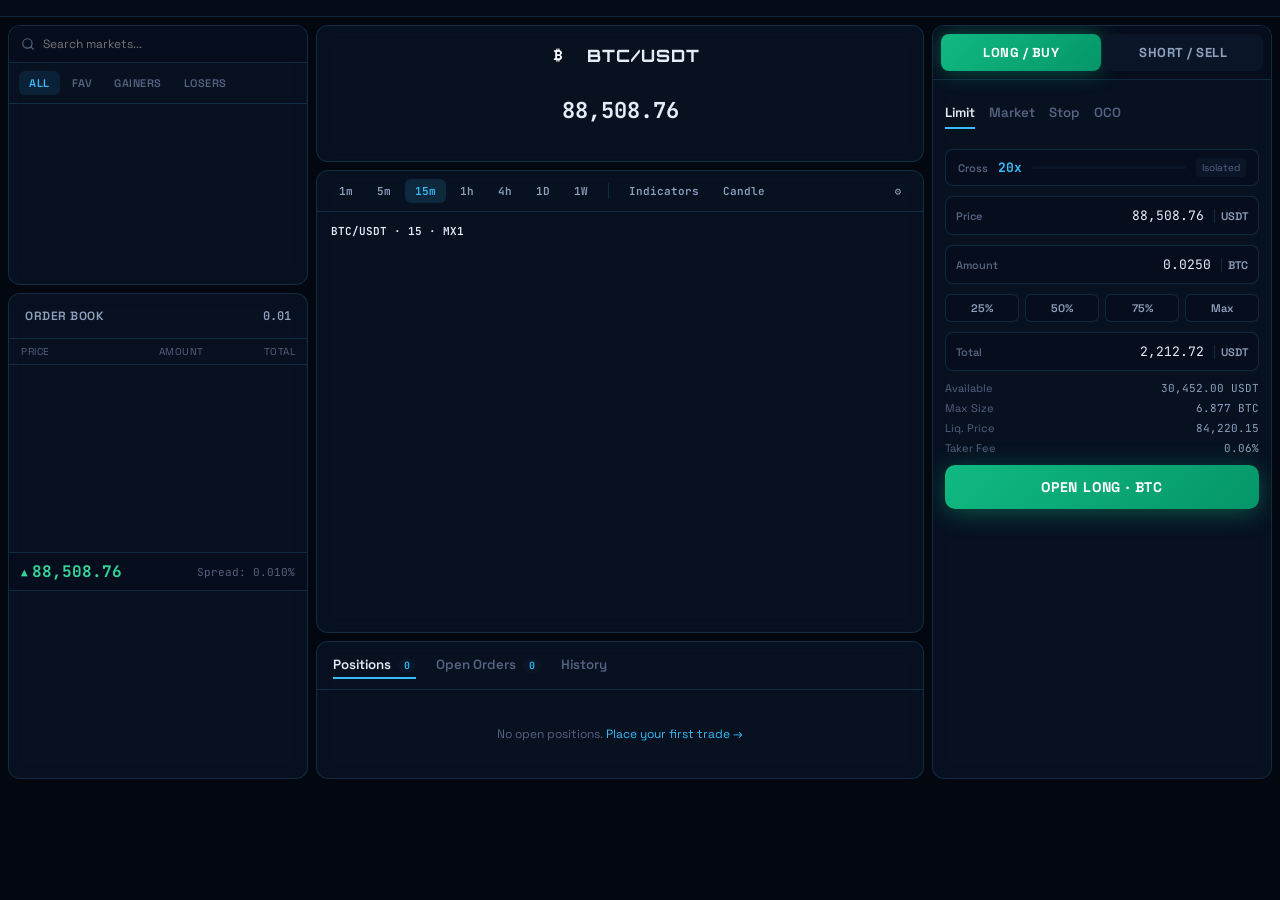
==== index.html @ 7d3626d3 "Rename index - 2026-04-18T224254.163.html to index.html" ====
<!DOCTYPE html>
<html lang="en">
<head>
<meta charset="UTF-8" />
<meta name="viewport" content="width=device-width, initial-scale=1.0" />
<title>Trade · MX1 Exchange</title>
<link rel="preconnect" href="https://fonts.googleapis.com">
<link rel="preconnect" href="https://fonts.gstatic.com" crossorigin>
<link href="https://fonts.googleapis.com/css2?family=Space+Grotesk:wght@400;500;600;700&family=JetBrains+Mono:wght@400;500;600;700&family=Orbitron:wght@700;800;900&display=swap" rel="stylesheet">
<link rel="stylesheet" href="shared.css" />
<style>
  .layout {
    display: grid;
    grid-template-columns: 300px 1fr 340px;
    gap: 8px; padding: 8px;
    height: calc(100vh - 130px);
  }
  .panel { display: flex; flex-direction: column; }

  /* Left */
  .left-col { display: flex; flex-direction: column; gap: 8px; min-height: 0; }
  .pair-search { padding: 10px 12px; border-bottom: 1px solid var(--border); display: flex; align-items: center; gap: 8px; background: var(--bg-1); }
  .pair-search input { flex: 1; background: none; border: none; outline: none; color: var(--text); font-size: 12px; }
  .pair-tabs { display: flex; gap: 2px; padding: 8px 10px; border-bottom: 1px solid var(--border); }
  .pair-tabs button { padding: 5px 10px; font-size: 11px; font-weight: 600; color: var(--text-faint); border-radius: 6px; letter-spacing: 0.5px; }
  .pair-tabs button.active { color: var(--sky); background: rgba(56, 189, 248, 0.1); }
  .pair-list { overflow-y: auto; flex: 1; min-height: 180px; }
  .pair-row { display: grid; grid-template-columns: 1fr auto auto; gap: 10px; padding: 8px 12px; font-size: 12px; border-left: 2px solid transparent; cursor: pointer; transition: background 0.15s; align-items: center; }
  .pair-row:hover { background: rgba(56, 189, 248, 0.06); }
  .pair-row.selected { background: linear-gradient(90deg, rgba(37, 99, 235, 0.14), transparent); border-left-color: var(--sky); }
  .pair-row .pair-name { font-weight: 600; }
  .pair-row .pair-name small { color: var(--text-faint); font-weight: 400; margin-left: 2px; }
  .pair-row .pair-price, .pair-row .pair-chg { font-family: var(--font-mono); }
  .pair-row .pair-chg { font-size: 11px; text-align: right; min-width: 52px; }

  /* Order book */
  .orderbook { flex: 1; min-height: 0; display: flex; flex-direction: column; }
  .ob-head { display: grid; grid-template-columns: 1fr 1fr 1fr; padding: 6px 12px; font-size: 10px; letter-spacing: 0.5px; color: var(--text-faint); text-transform: uppercase; border-bottom: 1px solid var(--border); }
  .ob-head > :nth-child(2), .ob-head > :nth-child(3) { text-align: right; }
  .ob-side { flex: 1; overflow: hidden; font-family: var(--font-mono); font-size: 11.5px; }
  .ob-row { position: relative; display: grid; grid-template-columns: 1fr 1fr 1fr; padding: 3px 12px; cursor: pointer; }
  .ob-row > :nth-child(2), .ob-row > :nth-child(3) { text-align: right; color: var(--text-dim); }
  .ob-row:hover { background: rgba(56, 189, 248, 0.06); }
  .ob-bar { position: absolute; top: 0; bottom: 0; right: 0; opacity: 0.14; }
  .ob-bar.ask { background: linear-gradient(270deg, var(--red) 0%, transparent 100%); }
  .ob-bar.bid { background: linear-gradient(270deg, var(--green) 0%, transparent 100%); }
  .ob-row .px { position: relative; z-index: 1; font-weight: 600; }
  .ob-row.ask .px { color: var(--red-hi); }
  .ob-row.bid .px { color: var(--green-hi); }
  .ob-spread { padding: 8px 12px; display: flex; justify-content: space-between; align-items: center; border-top: 1px solid var(--border); border-bottom: 1px solid var(--border); background: var(--bg-1); }
  .ob-spread .last { font-family: var(--font-mono); font-weight: 700; font-size: 16px; }
  .ob-spread .last.up { color: var(--green-hi); }
  .ob-spread .last.down { color: var(--red-hi); }
  .ob-spread .last .arrow { font-size: 11px; margin-right: 4px; }

  /* Center */
  .center-col { display: flex; flex-direction: column; gap: 8px; min-width: 0; }
  .pair-header { flex: 0 0 auto; display: flex; align-items: center; gap: 24px; padding: 12px 18px; flex-wrap: wrap; }
  .pair-title { display: flex; align-items: center; gap: 12px; }
  .pair-icon { width: 34px; height: 34px; border-radius: 50%; display: flex; align-items: center; justify-content: center; font-weight: 800; color: white; font-size: 14px; }
  .pair-title h1 { font-family: var(--font-display); font-size: 17px; font-weight: 800; letter-spacing: 1px; }
  .pair-price-main { font-family: var(--font-mono); font-size: 22px; font-weight: 700; }
  .pair-stats { display: flex; gap: 22px; margin-left: auto; flex-wrap: wrap; }
  .pair-stat { display: flex; flex-direction: column; gap: 2px; }
  .pair-stat .label { font-size: 10px; color: var(--text-faint); letter-spacing: 0.6px; text-transform: uppercase; }
  .pair-stat .value { font-family: var(--font-mono); font-size: 13px; font-weight: 600; }

  .chart-panel { flex: 1; min-height: 0; display: flex; flex-direction: column; }
  .chart-toolbar { display: flex; align-items: center; gap: 4px; padding: 8px 12px; border-bottom: 1px solid var(--border); font-size: 12px; flex-wrap: wrap; }
  .tf-btn { padding: 5px 10px; border-radius: 6px; font-weight: 600; color: var(--text-dim); font-family: var(--font-mono); font-size: 11px; }
  .tf-btn:hover { color: var(--text); background: rgba(56, 189, 248, 0.06); }
  .tf-btn.active { color: var(--sky); background: rgba(56, 189, 248, 0.14); }
  .chart-toolbar .divider { width: 1px; height: 16px; background: var(--border); margin: 0 6px; }
  .chart-toolbar .spacer { flex: 1; }

  .chart-body { flex: 1; position: relative; min-height: 0; }
  .chart-body svg { width: 100%; height: 100%; display: block; }
  .chart-info { position: absolute; top: 12px; left: 14px; display: flex; align-items: center; gap: 18px; font-family: var(--font-mono); font-size: 11px; pointer-events: none; flex-wrap: wrap; }
  .chart-info .pair { color: var(--text); font-weight: 600; }
  .chart-info .ohlc { color: var(--text-dim); }
  .chart-info .ohlc span { margin-right: 10px; }
  .chart-info .ohlc .o-lbl { color: var(--text-faint); margin-right: 2px; }

  /* Right trade panel */
  .trade-panel { display: flex; flex-direction: column; gap: 8px; min-height: 0; overflow-y: auto; }
  .ls-toggle { display: grid; grid-template-columns: 1fr 1fr; gap: 2px; padding: 8px; background: var(--bg-1); border-bottom: 1px solid var(--border); }
  .ls-toggle button { padding: 10px; font-weight: 700; font-size: 13px; letter-spacing: 0.5px; border-radius: 8px; transition: all 0.2s; color: var(--text-dim); background: var(--bg-2); }
  .ls-toggle .long.active { background: linear-gradient(135deg, var(--green), var(--emerald)); color: white; box-shadow: var(--glow-green); }
  .ls-toggle .short.active { background: linear-gradient(135deg, var(--red), #dc2626); color: white; box-shadow: 0 0 22px rgba(239, 68, 68, 0.45); }

  .order-types { display: flex; gap: 14px; padding: 10px 12px 0; font-size: 12px; }
  .order-types button { padding: 6px 0; color: var(--text-faint); font-weight: 600; border-bottom: 2px solid transparent; }
  .order-types button.active { color: var(--text); border-bottom-color: var(--sky); }

  .form-body { padding: 12px; display: flex; flex-direction: column; gap: 10px; }
  .input-row { display: flex; align-items: center; background: var(--bg-1); border: 1px solid var(--border); border-radius: 8px; padding: 0 10px; transition: border-color 0.15s; }
  .input-row:focus-within { border-color: var(--border-hi); }
  .input-row .lbl { font-size: 11px; color: var(--text-faint); min-width: 54px; font-weight: 600; }
  .input-row input { flex: 1; padding: 10px 4px; background: none; border: none; outline: none; color: var(--text); font-family: var(--font-mono); font-size: 13px; text-align: right; }
  .input-row .suffix { font-size: 11px; color: var(--text-dim); font-weight: 600; padding-left: 6px; border-left: 1px solid var(--border); margin-left: 6px; }

  .pct-row { display: grid; grid-template-columns: repeat(4, 1fr); gap: 6px; }
  .pct-row button { padding: 6px; font-size: 11px; font-weight: 600; color: var(--text-dim); background: var(--bg-1); border: 1px solid var(--border); border-radius: 6px; }
  .pct-row button:hover { color: var(--sky); border-color: var(--border-hi); }
  .pct-row button.active { color: white; background: var(--grad-logo); border-color: transparent; }

  .leverage-row { display: flex; align-items: center; gap: 10px; padding: 8px 12px; background: var(--bg-1); border: 1px solid var(--border); border-radius: 8px; }
  .leverage-row .lev { font-family: var(--font-mono); font-weight: 700; color: var(--sky); font-size: 13px; }
  .leverage-row .lev-slider { flex: 1; height: 3px; background: var(--bg-2); border-radius: 2px; position: relative; cursor: pointer; }
  .leverage-row .lev-slider::after { content: ''; position: absolute; left: 0; top: 0; bottom: 0; background: var(--grad-logo); border-radius: 2px; transition: width 0.2s; }
  .leverage-row .lev-mode { font-size: 10px; color: var(--text-faint); padding: 3px 6px; background: var(--bg-2); border-radius: 4px; cursor: pointer; }

  .info-grid { display: grid; grid-template-columns: 1fr 1fr; gap: 6px 12px; font-size: 11px; }
  .info-grid .k { color: var(--text-faint); }
  .info-grid .v { color: var(--text-dim); font-family: var(--font-mono); text-align: right; }

  .submit-btn { padding: 13px; border-radius: 10px; font-weight: 800; font-size: 14px; letter-spacing: 0.8px; background: linear-gradient(135deg, var(--green), var(--emerald)); color: white; text-transform: uppercase; box-shadow: 0 4px 24px rgba(16, 185, 129, 0.4); transition: all 0.2s; }
  .submit-btn:hover { transform: translateY(-1px); }

  /* Open positions table */
  .positions-tabs { display: flex; gap: 20px; padding: 10px 16px; border-bottom: 1px solid var(--border); font-size: 12px; }
  .positions-tabs button { padding: 4px 0; color: var(--text-faint); font-weight: 600; border-bottom: 2px solid transparent; }
  .positions-tabs button.active { color: var(--text); border-bottom-color: var(--sky); }
  .positions-tabs button .cnt { background: var(--bg-2); color: var(--sky); padding: 1px 6px; border-radius: 999px; font-size: 10px; margin-left: 4px; font-family: var(--font-mono); }

  .bottom-area { border-top: 1px solid var(--border); margin-top: 8px; }

  @media (max-width: 1200px) { .layout { grid-template-columns: 260px 1fr 300px; } }
  @media (max-width: 960px) { .layout { grid-template-columns: 1fr; height: auto; } .chart-body { height: 420px; } }
</style>
</head>
<body>

<script src="logo.js"></script>
<script src="shared.js"></script>
<script>initPage({ active: 'trade' });</script>

<!-- TICKER TAPE -->
<div class="ticker-tape" id="tickerTape"></div>

<!-- MAIN LAYOUT -->
<div class="layout">

  <!-- LEFT -->
  <div class="left-col">
    <div class="panel" style="flex: 0 0 auto;">
      <div class="pair-search">
        <svg width="14" height="14" viewBox="0 0 24 24" fill="none" stroke="currentColor" stroke-width="2" stroke-linecap="round" style="color: var(--text-faint);"><circle cx="11" cy="11" r="8"/><path d="m21 21-4.3-4.3"/></svg>
        <input id="pairSearchInput" placeholder="Search markets..." />
      </div>
      <div class="pair-tabs">
        <button class="active" data-filter="all">ALL</button>
        <button data-filter="fav">FAV</button>
        <button data-filter="gainers">GAINERS</button>
        <button data-filter="losers">LOSERS</button>
      </div>
      <div class="pair-list" id="pairList" style="max-height: 280px;"></div>
    </div>

    <div class="panel orderbook">
      <div class="panel-header">
        <span>Order Book</span>
        <span style="font-family: var(--font-mono); color: var(--text-dim); text-transform: none; letter-spacing: 0;">0.01</span>
      </div>
      <div class="ob-head"><span>Price</span><span>Amount</span><span>Total</span></div>
      <div class="ob-side" id="asks"></div>
      <div class="ob-spread">
        <div><span class="last up" id="obLast"><span class="arrow">▲</span>88,508.76</span></div>
        <span class="mono" style="font-size: 11px; color: var(--text-faint);">Spread: 0.010%</span>
      </div>
      <div class="ob-side" id="bids"></div>
    </div>
  </div>

  <!-- CENTER -->
  <div class="center-col">
    <div class="panel pair-header">
      <div class="pair-title">
        <div class="pair-icon" id="pairIcon">₿</div>
        <h1 id="pairTitle">BTC/USDT</h1>
      </div>
      <div class="pair-price-main" id="mainPrice">88,508.76</div>
      <div class="pair-stats" id="pairStats"></div>
    </div>

    <div class="panel chart-panel">
      <div class="chart-toolbar">
        <button class="tf-btn">1m</button>
        <button class="tf-btn">5m</button>
        <button class="tf-btn active">15m</button>
        <button class="tf-btn">1h</button>
        <button class="tf-btn">4h</button>
        <button class="tf-btn">1D</button>
        <button class="tf-btn">1W</button>
        <span class="divider"></span>
        <button class="tf-btn">Indicators</button>
        <button class="tf-btn">Candle</button>
        <span class="spacer"></span>
        <button class="tf-btn">⚙</button>
      </div>
      <div class="chart-body">
        <div class="chart-info">
          <span class="pair" id="chartPair">BTC/USDT · 15 · MX1</span>
          <span class="ohlc" id="chartOHLC"></span>
        </div>
        <svg id="chart" viewBox="0 0 1000 460" preserveAspectRatio="none"></svg>
      </div>
    </div>

    <div class="panel" style="flex: 0 0 auto;">
      <div class="positions-tabs">
        <button class="active" data-tab="positions">Positions <span class="cnt" id="posCnt">0</span></button>
        <button data-tab="orders">Open Orders <span class="cnt" id="ordCnt">0</span></button>
        <button data-tab="history">History</button>
      </div>
      <div id="positionsContent" style="padding: 16px; min-height: 80px;">
        <div style="text-align: center; color: var(--text-faint); font-size: 12px; padding: 20px 0;">No open positions. <a href="#" onclick="document.querySelector('.submit-btn').click(); return false;" style="color: var(--sky);">Place your first trade →</a></div>
      </div>
    </div>
  </div>

  <!-- RIGHT -->
  <div class="panel trade-panel">
    <div class="ls-toggle">
      <button class="long active" id="longBtn">LONG / BUY</button>
      <button class="short" id="shortBtn">SHORT / SELL</button>
    </div>
    <div class="order-types">
      <button class="active" data-ot="limit">Limit</button>
      <button data-ot="market">Market</button>
      <button data-ot="stop">Stop</button>
      <button data-ot="oco">OCO</button>
    </div>
    <div class="form-body">
      <div class="leverage-row">
        <span style="font-size: 11px; color: var(--text-faint); font-weight: 600;">Cross</span>
        <span class="lev" id="levVal">20x</span>
        <div class="lev-slider" id="levSlider"><div></div></div>
        <span class="lev-mode" onclick="toast('Margin mode toggled to Isolated', 'info')">Isolated</span>
      </div>
      <div class="input-row">
        <span class="lbl">Price</span>
        <input type="text" id="priceInput" value="88,508.76" />
        <span class="suffix" id="priceSuffix">USDT</span>
      </div>
      <div class="input-row">
        <span class="lbl">Amount</span>
        <input type="text" id="amountInput" value="0.0250" />
        <span class="suffix" id="amountSuffix">BTC</span>
      </div>
      <div class="pct-row">
        <button data-pct="25">25%</button>
        <button data-pct="50">50%</button>
        <button data-pct="75">75%</button>
        <button data-pct="100">Max</button>
      </div>
      <div class="input-row">
        <span class="lbl">Total</span>
        <input type="text" id="totalInput" value="2,212.72" readonly />
        <span class="suffix">USDT</span>
      </div>
      <div class="info-grid">
        <span class="k">Available</span><span class="v" id="availVal">30,452.00 USDT</span>
        <span class="k">Max Size</span><span class="v" id="maxSize">6.877 BTC</span>
        <span class="k">Liq. Price</span><span class="v" id="liqPrice">84,220.15</span>
        <span class="k">Taker Fee</span><span class="v">0.06%</span>
      </div>
      <button class="submit-btn" id="submitBtn">Open Long · BTC</button>
    </div>
  </div>

</div>

<script>
  // ---------- State ----------
  const favs = JSON.parse(localStorage.getItem('mx1_favs') || '["BTC","ETH","SOL"]');
  let selectedPair = 'BTC';
  let side = 'long';
  let leverage = 20;
  let positions = JSON.parse(localStorage.getItem('mx1_positions') || '[]');
  let openOrders = JSON.parse(localStorage.getItem('mx1_orders') || '[]');
  let history = JSON.parse(localStorage.getItem('mx1_history') || '[]');

  function savePositions() { localStorage.setItem('mx1_positions', JSON.stringify(positions)); }
  function saveOrders() { localStorage.setItem('mx1_orders', JSON.stringify(openOrders)); }
  function saveHistory() { localStorage.setItem('mx1_history', JSON.stringify(history)); }

  // URL param support
  const urlPair = new URLSearchParams(location.search).get('pair');
  if (urlPair && MARKETS.find(m => m.s === urlPair)) selectedPair = urlPair;

  // ---------- Ticker tape ----------
  const tape = document.getElementById('tickerTape');
  tape.innerHTML = MARKETS.map(m => `
    <div class="ticker-item" onclick="selectPair('${m.s}')">
      <span class="sym">${m.s}/${m.q}</span>
      <span class="price">${fmtPrice(m.p)}</span>
      <span class="${m.c >= 0 ? 'up' : 'down'}">${m.c >= 0 ? '+' : ''}${m.c.toFixed(2)}%</span>
    </div>
  `).join('');

  // ---------- Pair list ----------
  let pairFilter = 'all';
  let pairSearch = '';
  function renderPairList() {
    let list = MARKETS;
    if (pairFilter === 'fav') list = list.filter(m => favs.includes(m.s));
    if (pairFilter === 'gainers') list = [...list].filter(m => m.c > 0).sort((a, b) => b.c - a.c);
    if (pairFilter === 'losers') list = [...list].filter(m => m.c < 0).sort((a, b) => a.c - b.c);
    if (pairSearch) list = list.filter(m => (m.s + m.name).toLowerCase().includes(pairSearch.toLowerCase()));
    const el = document.getElementById('pairList');
    el.innerHTML = list.map(m => `
      <div class="pair-row ${m.s === selectedPair ? 'selected' : ''}" onclick="selectPair('${m.s}')">
        <span class="pair-name">${m.s}<small>/${m.q}</small></span>
        <span class="pair-price">${fmtPrice(m.p)}</span>
        <span class="pair-chg ${m.c >= 0 ? 'up' : 'down'}">${m.c >= 0 ? '+' : ''}${m.c.toFixed(2)}%</span>
      </div>
    `).join('') || '<div style="padding:20px;text-align:center;color:var(--text-faint);font-size:12px;">No markets match.</div>';
  }
  document.querySelectorAll('.pair-tabs button').forEach(b => {
    b.addEventListener('click', () => {
      document.querySelectorAll('.pair-tabs button').forEach(x => x.classList.remove('active'));
      b.classList.add('active');
      pairFilter = b.dataset.filter;
      renderPairList();
    });
  });
  document.getElementById('pairSearchInput').addEventListener('input', e => {
    pairSearch = e.target.value;
    renderPairList();
  });

  // ---------- Select pair ----------
  window.selectPair = function(sym) {
    const m = MARKETS.find(x => x.s === sym);
    if (!m) return;
    selectedPair = sym;
    document.getElementById('pairTitle').textContent = `${m.s}/${m.q}`;
    document.getElementById('pairIcon').textContent = m.icon;
    document.getElementById('pairIcon').style.background = `linear-gradient(135deg, ${m.color}, ${m.color}99)`;
    document.getElementById('pairIcon').style.boxShadow = `0 0 18px ${m.color}55`;
    document.getElementById('mainPrice').textContent = fmtPrice(m.p);
    document.getElementById('mainPrice').style.color = m.c >= 0 ? 'var(--green-hi)' : 'var(--red-hi)';
    document.getElementById('mainPrice').style.textShadow = m.c >= 0
      ? '0 0 18px rgba(52, 211, 153, 0.3)' : '0 0 18px rgba(248, 113, 113, 0.3)';

    const statsEl = document.getElementById('pairStats');
    statsEl.innerHTML = `
      <div class="pair-stat"><span class="label">24h Change</span><span class="value ${m.c >= 0 ? 'up' : 'down'}">${m.c >= 0 ? '+' : ''}${m.c.toFixed(2)}%</span></div>
      <div class="pair-stat"><span class="label">Mark Price</span><span class="value">${fmtPrice(m.p + 3.64)}</span></div>
      <div class="pair-stat"><span class="label">Index</span><span class="value">${fmtPrice(m.p - 4.54)}</span></div>
      <div class="pair-stat"><span class="label">24h High</span><span class="value">${fmtPrice(m.hi)}</span></div>
      <div class="pair-stat"><span class="label">24h Low</span><span class="value">${fmtPrice(m.lo)}</span></div>
      <div class="pair-stat"><span class="label">24h Volume</span><span class="value">${fmtVol(m.vol)}</span></div>
    `;

    document.getElementById('chartPair').textContent = `${m.s}/${m.q} · 15 · MX1`;
    document.getElementById('priceInput').value = fmtPrice(m.p);
    document.getElementById('amountSuffix').textContent = m.s;
    document.getElementById('maxSize').textContent = (30452 / m.p * leverage).toFixed(m.p < 10 ? 0 : 3) + ' ' + m.s;
    updateTotal();
    renderPairList();
    renderChart(m);
    renderOrderBook(m);
    updateSubmitBtn();
    history.replaceState(null, '', `?pair=${sym}`);
  };

  // ---------- Chart (candlestick SVG) ----------
  function renderChart(market) {
    const svg = document.getElementById('chart');
    const W = 1000, H = 460;
    const rightPad = 70, leftPad = 0, topPad = 40, botPad = 30;
    const chartW = W - leftPad - rightPad;
    const chartH = H - topPad - botPad;
    const N = 70;

    // Seeded random based on symbol so chart is stable per pair
    let seed = 0; for (const c of market.s) seed += c.charCodeAt(0);
    const rand = () => {
      seed = (seed * 9301 + 49297) % 233280;
      return seed / 233280;
    };

    let price = market.p * (1 + (market.c / 100) * -1.5);  // start a bit away
    const candles = [];
    const targetEnd = market.p;
    for (let i = 0; i < N; i++) {
      const vol = market.p * 0.005 + rand() * market.p * 0.004;
      const trend = (targetEnd - price) * 0.03;
      const drift = trend + (rand() - 0.5) * vol;
      const o = price;
      const c = o + drift;
      const h = Math.max(o, c) + rand() * vol * 0.5;
      const l = Math.min(o, c) - rand() * vol * 0.5;
      candles.push({ o, h, l, c });
      price = c;
    }
    // Force last candle to match
    candles[N - 1].c = market.p;

    const allVals = candles.flatMap(k => [k.h, k.l]);
    const maxP = Math.max(...allVals) * 1.003;
    const minP = Math.min(...allVals) * 0.997;
    const scaleY = (p) => topPad + (1 - (p - minP) / (maxP - minP)) * chartH;
    const candleW = chartW / N * 0.7;
    const step = chartW / N;

    let c = '';
    // Grid
    for (let i = 0; i <= 6; i++) {
      const y = topPad + (chartH / 6) * i;
      const priceLine = maxP - ((maxP - minP) / 6) * i;
      c += `<line x1="${leftPad}" y1="${y}" x2="${W - rightPad}" y2="${y}" stroke="rgba(56,189,248,0.06)" stroke-width="1"/>`;
      c += `<text x="${W - rightPad + 6}" y="${y + 3}" fill="#556280" font-size="10" font-family="JetBrains Mono">${fmtPrice(priceLine)}</text>`;
    }
    for (let i = 0; i <= 7; i++) {
      const x = leftPad + (chartW / 7) * i;
      c += `<line x1="${x}" y1="${topPad}" x2="${x}" y2="${H - botPad}" stroke="rgba(56,189,248,0.05)" stroke-width="1"/>`;
      const hh = String((12 + i) % 24).padStart(2, '0');
      c += `<text x="${x + 4}" y="${H - 10}" fill="#556280" font-size="10" font-family="JetBrains Mono">${hh}:00</text>`;
    }

    candles.forEach((k, i) => {
      const x = leftPad + i * step + step / 2;
      const isUp = k.c >= k.o;
      const color = isUp ? '#34d399' : '#f87171';
      const yO = scaleY(k.o), yC = scaleY(k.c);
      const yH = scaleY(k.h), yL = scaleY(k.l);
      const bodyY = Math.min(yO, yC);
      const bodyH = Math.max(1.5, Math.abs(yC - yO));
      c += `<line x1="${x}" y1="${yH}" x2="${x}" y2="${yL}" stroke="${color}" stroke-width="1"/>`;
      c += `<rect x="${x - candleW/2}" y="${bodyY}" width="${candleW}" height="${bodyH}" fill="${color}"/>`;
    });

    const last = candles[N - 1];
    const lastY = scaleY(last.c);
    c += `<line x1="${leftPad}" y1="${lastY}" x2="${W - rightPad}" y2="${lastY}" stroke="#38bdf8" stroke-width="1" stroke-dasharray="4 3" opacity="0.6"/>`;
    c += `<rect x="${W - rightPad}" y="${lastY - 10}" width="${rightPad - 4}" height="20" fill="#2563eb" rx="3"/>`;
    c += `<text x="${W - rightPad + 6}" y="${lastY + 4}" fill="white" font-size="11" font-weight="700" font-family="JetBrains Mono">${fmtPrice(last.c)}</text>`;

    // Volume bars
    candles.forEach((k, i) => {
      const x = leftPad + i * step + step / 2;
      const isUp = k.c >= k.o;
      const h = Math.abs(k.h - k.l) / (maxP - minP) * 150 + 4;
      const y = H - botPad - h;
      c += `<rect x="${x - candleW/2}" y="${y}" width="${candleW}" height="${h}" fill="${isUp ? '#34d399' : '#f87171'}" opacity="0.16"/>`;
    });

    svg.innerHTML = c;

    // OHLC bar
    document.getElementById('chartOHLC').innerHTML = `
      <span><span class="o-lbl">O</span>${fmtPrice(last.o)}</span>
      <span><span class="o-lbl">H</span>${fmtPrice(Math.max(...candles.map(k=>k.h)))}</span>
      <span><span class="o-lbl">L</span>${fmtPrice(Math.min(...candles.map(k=>k.l)))}</span>
      <span class="${last.c >= last.o ? 'up' : 'down'}"><span class="o-lbl">C</span>${fmtPrice(last.c)}</span>
    `;
  }

  // ---------- Order book ----------
  function renderOrderBook(market) {
    const base = market.p;
    const step = base * 0.00005; // 0.005% steps
    let askH = '', bidH = '';
    for (let i = 11; i >= 0; i--) {
      const px = base + (i + 1) * step * 4 + Math.random() * step;
      const amt = 0.1 + Math.random() * 1.5;
      const total = px * amt;
      const bar = (amt / 1.6) * 100;
      askH += `
        <div class="ob-row ask">
          <div class="ob-bar ask" style="width: ${bar.toFixed(1)}%;"></div>
          <span class="px">${fmtPrice(px)}</span>
          <span>${amt.toFixed(4)}</span>
          <span>${total.toLocaleString(undefined, {maximumFractionDigits: 0})}</span>
        </div>`;
    }
    for (let i = 0; i < 12; i++) {
      const px = base - (i + 1) * step * 4 - Math.random() * step;
      const amt = 0.1 + Math.random() * 1.5;
      const total = px * amt;
      const bar = (amt / 1.6) * 100;
      bidH += `
        <div class="ob-row bid">
          <div class="ob-bar bid" style="width: ${bar.toFixed(1)}%;"></div>
          <span class="px">${fmtPrice(px)}</span>
          <span>${amt.toFixed(4)}</span>
          <span>${total.toLocaleString(undefined, {maximumFractionDigits: 0})}</span>
        </div>`;
    }
    document.getElementById('asks').innerHTML = askH;
    document.getElementById('bids').innerHTML = bidH;
    const lastEl = document.getElementById('obLast');
    lastEl.className = 'last ' + (market.c >= 0 ? 'up' : 'down');
    lastEl.innerHTML = `<span class="arrow">${market.c >= 0 ? '▲' : '▼'}</span>${fmtPrice(market.p)}`;
  }

  // ---------- Trade form ----------
  const priceInput = document.getElementById('priceInput');
  const amountInput = document.getElementById('amountInput');
  const totalInput = document.getElementById('totalInput');
  function parseNum(s) { return parseFloat(String(s).replace(/,/g, '')) || 0; }
  function updateTotal() {
    const p = parseNum(priceInput.value);
    const a = parseNum(amountInput.value);
    totalInput.value = (p * a).toLocaleString(undefined, {minimumFractionDigits: 2, maximumFractionDigits: 2});
  }
  priceInput.addEventListener('input', updateTotal);
  amountInput.addEventListener('input', updateTotal);

  document.querySelectorAll('.pct-row button').forEach(b => {
    b.addEventListener('click', () => {
      document.querySelectorAll('.pct-row button').forEach(x => x.classList.remove('active'));
      b.classList.add('active');
      const pct = parseInt(b.dataset.pct);
      const m = MARKETS.find(x => x.s === selectedPair);
      const bal = MX1.session?.balance || 30452;
      const maxAmt = (bal * leverage * (pct / 100)) / m.p;
      amountInput.value = maxAmt.toFixed(m.p < 10 ? 0 : 4);
      updateTotal();
    });
  });

  // Long / short
  const longBtn = document.getElementById('longBtn');
  const shortBtn = document.getElementById('shortBtn');
  const submitBtn = document.getElementById('submitBtn');
  function updateSubmitBtn() {
    const m = MARKETS.find(x => x.s === selectedPair);
    if (side === 'long') {
      submitBtn.textContent = `Open Long · ${m.s}`;
      submitBtn.style.background = 'linear-gradient(135deg, var(--green), var(--emerald))';
      submitBtn.style.boxShadow = '0 4px 24px rgba(16, 185, 129, 0.4)';
    } else {
      submitBtn.textContent = `Open Short · ${m.s}`;
      submitBtn.style.background = 'linear-gradient(135deg, var(--red), #dc2626)';
      submitBtn.style.boxShadow = '0 4px 24px rgba(239, 68, 68, 0.4)';
    }
  }
  longBtn.addEventListener('click', () => { side = 'long'; longBtn.classList.add('active'); shortBtn.classList.remove('active'); updateSubmitBtn(); });
  shortBtn.addEventListener('click', () => { side = 'short'; shortBtn.classList.add('active'); longBtn.classList.remove('active'); updateSubmitBtn(); });

  // Order type tabs
  document.querySelectorAll('.order-types button').forEach(b => {
    b.addEventListener('click', () => {
      document.querySelectorAll('.order-types button').forEach(x => x.classList.remove('active'));
      b.classList.add('active');
    });
  });

  // Leverage slider
  const levSlider = document.getElementById('levSlider');
  const levVal = document.getElementById('levVal');
  function setLeverage(x, y) {
    const rect = levSlider.getBoundingClientRect();
    const pct = Math.max(0, Math.min(1, (x - rect.left) / rect.width));
    leverage = Math.max(1, Math.round(pct * 125));
    levVal.textContent = leverage + 'x';
    levSlider.firstElementChild.style.width = (leverage / 125 * 100) + '%';
  }
  // Initial
  levSlider.firstElementChild.style.width = (20 / 125 * 100) + '%';
  let dragging = false;
  levSlider.addEventListener('mousedown', e => { dragging = true; setLeverage(e.clientX); });
  document.addEventListener('mousemove', e => { if (dragging) setLeverage(e.clientX); });
  document.addEventListener('mouseup', () => { dragging = false; });

  // Submit order
  submitBtn.addEventListener('click', () => {
    if (!MX1.session) {
      toast('Please sign in to place a trade.', 'error');
      setTimeout(() => location.href = 'login.html?next=index.html', 800);
      return;
    }
    const m = MARKETS.find(x => x.s === selectedPair);
    const px = parseNum(priceInput.value);
    const amt = parseNum(amountInput.value);
    if (!px || !amt) { toast('Enter a price and amount.', 'error'); return; }

    const pos = {
      id: 'p_' + Date.now(),
      pair: `${m.s}/${m.q}`,
      symbol: m.s,
      side,
      entryPrice: px,
      amount: amt,
      leverage,
      timestamp: Date.now(),
      pnl: 0,
      liqPrice: side === 'long' ? px * (1 - 0.95 / leverage) : px * (1 + 0.95 / leverage),
    };
    positions.push(pos);
    savePositions();
    history.unshift({ ...pos, action: 'OPEN', status: 'FILLED' });
    saveHistory();
    toast(`${side === 'long' ? 'Long' : 'Short'} ${amt} ${m.s} @ ${fmtPrice(px)} — filled`, 'success');
    renderPositions();
  });

  // Positions table
  function renderPositions() {
    document.getElementById('posCnt').textContent = positions.length;
    document.getElementById('ordCnt').textContent = openOrders.length;
    const el = document.getElementById('positionsContent');
    if (!positions.length) {
      el.innerHTML = '<div style="text-align: center; color: var(--text-faint); font-size: 12px; padding: 20px 0;">No open positions. Place a trade using the form on the right →</div>';
      return;
    }
    el.innerHTML = `
      <table class="tbl" style="background: transparent;">
        <thead>
          <tr><th>Pair</th><th>Side</th><th>Size</th><th>Entry</th><th>Mark</th><th>Liq.</th><th>PnL</th><th>Lev</th><th></th></tr>
        </thead>
        <tbody>
          ${positions.map(p => {
            const m = MARKETS.find(x => x.s === p.symbol);
            const mark = m ? m.p : p.entryPrice;
            const pnl = (mark - p.entryPrice) * p.amount * (p.side === 'long' ? 1 : -1);
            const pnlPct = (mark / p.entryPrice - 1) * 100 * (p.side === 'long' ? 1 : -1) * p.leverage;
            return `
              <tr>
                <td style="font-weight: 600;">${p.pair}</td>
                <td><span class="chip ${p.side === 'long' ? 'green' : 'red'}">${p.side.toUpperCase()}</span></td>
                <td class="mono">${p.amount.toFixed(4)}</td>
                <td class="mono">${fmtPrice(p.entryPrice)}</td>
                <td class="mono">${fmtPrice(mark)}</td>
                <td class="mono text-faint">${fmtPrice(p.liqPrice)}</td>
                <td class="mono ${pnl >= 0 ? 'up' : 'down'}">${pnl >= 0 ? '+' : ''}${pnl.toFixed(2)} <span style="font-size:10px;opacity:0.7;">(${pnlPct >= 0 ? '+' : ''}${pnlPct.toFixed(2)}%)</span></td>
                <td class="mono">${p.leverage}x</td>
                <td><button class="btn-ghost" style="padding: 5px 10px; font-size: 11px;" onclick="closePosition('${p.id}')">Close</button></td>
              </tr>
            `;
          }).join('')}
        </tbody>
      </table>
    `;
  }
  window.closePosition = function(id) {
    const idx = positions.findIndex(p => p.id === id);
    if (idx < 0) return;
    const p = positions[idx];
    history.unshift({ ...p, action: 'CLOSE', status: 'FILLED', closedAt: Date.now() });
    saveHistory();
    positions.splice(idx, 1);
    savePositions();
    toast(`Closed ${p.side} ${p.amount} ${p.symbol}`, 'success');
    renderPositions();
  };

  // Positions tabs
  document.querySelectorAll('.positions-tabs button').forEach(b => {
    b.addEventListener('click', () => {
      document.querySelectorAll('.positions-tabs button').forEach(x => x.classList.remove('active'));
      b.classList.add('active');
      const el = document.getElementById('positionsContent');
      if (b.dataset.tab === 'positions') renderPositions();
      else if (b.dataset.tab === 'orders') {
        el.innerHTML = openOrders.length
          ? openOrders.map(o => `<div style="padding:8px 0;font-size:12px;">${o.pair} ${o.side} ${o.amount} @ ${fmtPrice(o.price)}</div>`).join('')
          : '<div style="text-align: center; color: var(--text-faint); font-size: 12px; padding: 20px 0;">No open orders.</div>';
      } else {
        el.innerHTML = history.length
          ? `<table class="tbl" style="background:transparent;"><thead><tr><th>Time</th><th>Pair</th><th>Action</th><th>Side</th><th>Amount</th><th>Price</th></tr></thead><tbody>
              ${history.slice(0, 20).map(h => `
                <tr>
                  <td class="mono text-faint">${new Date(h.closedAt || h.timestamp).toLocaleString()}</td>
                  <td>${h.pair}</td>
                  <td><span class="chip ${h.action === 'OPEN' ? 'blue' : 'gray'}">${h.action}</span></td>
                  <td><span class="chip ${h.side === 'long' ? 'green' : 'red'}">${h.side.toUpperCase()}</span></td>
                  <td class="mono">${h.amount.toFixed(4)}</td>
                  <td class="mono">${fmtPrice(h.entryPrice)}</td>
                </tr>`).join('')}
             </tbody></table>`
          : '<div style="text-align: center; color: var(--text-faint); font-size: 12px; padding: 20px 0;">No trade history yet.</div>';
      }
    });
  });

  // Live price flicker
  setInterval(() => {
    const m = MARKETS.find(x => x.s === selectedPair);
    if (!m) return;
    const flicker = (Math.random() - 0.5) * m.p * 0.0003;
    const p = m.p + flicker;
    document.getElementById('mainPrice').textContent = fmtPrice(p);
  }, 1500);

  // Init
  selectPair(selectedPair);
  renderPairList();
  renderPositions();
</script>
</body>
</html>
---- shared.css ----
/* ========== MX1 EXCHANGE — SHARED STYLES ========== */
:root {
  --bg-0: #03070f;
  --bg-1: #060d1c;
  --bg-2: #0a1628;
  --bg-3: #0f2038;
  --surface: rgba(10, 22, 40, 0.7);
  --surface-hi: rgba(20, 38, 62, 0.75);
  --border: rgba(56, 189, 248, 0.16);
  --border-hi: rgba(56, 189, 248, 0.38);

  --blue-deep: #1e40af;
  --blue: #2563eb;
  --blue-hi: #3b82f6;
  --sky: #38bdf8;
  --sky-hi: #7dd3fc;
  --green: #10b981;
  --green-hi: #34d399;
  --emerald: #059669;
  --teal: #14b8a6;
  --red: #ef4444;
  --red-hi: #f87171;
  --amber: #fbbf24;

  --text: #e6ecf5;
  --text-dim: #8fa0bd;
  --text-faint: #556280;

  --long: #10b981;
  --short: #ef4444;

  --grad-logo: linear-gradient(100deg, #1e40af 0%, #2563eb 25%, #0ea5e9 55%, #10b981 85%, #34d399 100%);
  --grad-soft: linear-gradient(135deg, rgba(37, 99, 235, 0.18), rgba(16, 185, 129, 0.18));
  --glow-blue: 0 0 22px rgba(56, 189, 248, 0.45);
  --glow-green: 0 0 22px rgba(16, 185, 129, 0.45);

  --font-display: 'Orbitron', sans-serif;
  --font-body: 'Space Grotesk', system-ui, sans-serif;
  --font-mono: 'JetBrains Mono', ui-monospace, monospace;
}

* { box-sizing: border-box; margin: 0; padding: 0; }
html, body { background: var(--bg-0); color: var(--text); font-family: var(--font-body); font-size: 13px; min-height: 100vh; }
body { overflow-x: hidden; }
a { color: inherit; text-decoration: none; }
button { font-family: inherit; cursor: pointer; border: none; background: none; color: inherit; }
input, textarea, select { font-family: inherit; }

/* Ambient bg */
body::before {
  content: ''; position: fixed; inset: 0; z-index: -2;
  background:
    radial-gradient(ellipse 1000px 550px at 12% -5%, rgba(37, 99, 235, 0.28), transparent 60%),
    radial-gradient(ellipse 800px 500px at 95% 10%, rgba(16, 185, 129, 0.18), transparent 60%),
    radial-gradient(ellipse 900px 600px at 50% 110%, rgba(56, 189, 248, 0.12), transparent 60%),
    linear-gradient(180deg, #03070f 0%, #060d1c 50%, #03070f 100%);
}
body::after {
  content: ''; position: fixed; inset: 0; z-index: -1; pointer-events: none;
  background-image:
    linear-gradient(rgba(56, 189, 248, 0.04) 1px, transparent 1px),
    linear-gradient(90deg, rgba(56, 189, 248, 0.04) 1px, transparent 1px);
  background-size: 56px 56px;
  mask-image: radial-gradient(ellipse at 50% 40%, black 20%, transparent 85%);
  -webkit-mask-image: radial-gradient(ellipse at 50% 40%, black 20%, transparent 85%);
}

/* ===== TOP NAV ===== */
.topbar {
  display: flex; align-items: center; gap: 28px;
  padding: 12px 22px;
  background: rgba(3, 7, 15, 0.78);
  backdrop-filter: blur(18px); -webkit-backdrop-filter: blur(18px);
  border-bottom: 1px solid var(--border);
  position: sticky; top: 0; z-index: 100;
}
.logo-wrap { display: flex; align-items: center; gap: 10px; }
.logo-wrap img { height: 36px; width: 36px; border-radius: 8px; object-fit: cover; box-shadow: 0 0 20px rgba(37, 99, 235, 0.4); }
.logo-text { display: flex; flex-direction: column; line-height: 1; }
.logo-text .mark { font-family: var(--font-display); font-weight: 900; font-size: 18px; letter-spacing: 2px; background: var(--grad-logo); -webkit-background-clip: text; background-clip: text; color: transparent; }
.logo-text .sub { font-size: 9px; letter-spacing: 3px; color: var(--text-faint); margin-top: 3px; font-weight: 600; }

.nav-main { display: flex; gap: 4px; margin-left: 12px; }
.nav-main a {
  padding: 8px 14px; font-size: 13px; font-weight: 500; color: var(--text-dim);
  border-radius: 8px; transition: all 0.2s;
}
.nav-main a:hover { color: var(--text); background: var(--surface); }
.nav-main a.active { color: var(--sky); background: rgba(56, 189, 248, 0.1); box-shadow: inset 0 -2px 0 var(--sky); border-radius: 8px 8px 0 0; }

.ticker-pill {
  display: flex; align-items: center; gap: 10px;
  padding: 6px 14px; border-radius: 999px;
  background: var(--surface); border: 1px solid var(--border);
  font-size: 12px;
}
.ticker-pill .dot { width: 6px; height: 6px; border-radius: 50%; background: var(--green); box-shadow: 0 0 8px var(--green); animation: pulse 1.8s ease-in-out infinite; }
@keyframes pulse { 0%,100% { opacity: 1; } 50% { opacity: 0.4; } }

.nav-right { margin-left: auto; display: flex; align-items: center; gap: 10px; }
.icon-btn { width: 36px; height: 36px; border-radius: 8px; background: var(--surface); border: 1px solid var(--border); display: inline-flex; align-items: center; justify-content: center; color: var(--text-dim); transition: all 0.2s; }
.icon-btn:hover { color: var(--sky); border-color: var(--border-hi); }
.btn-primary { padding: 9px 18px; border-radius: 8px; font-weight: 600; font-size: 13px; background: var(--grad-logo); color: white; box-shadow: 0 4px 20px rgba(37, 99, 235, 0.35); transition: all 0.2s; display: inline-flex; align-items: center; gap: 6px; }
.btn-primary:hover { transform: translateY(-1px); box-shadow: 0 6px 24px rgba(37, 99, 235, 0.5); }
.btn-ghost { padding: 8px 14px; border-radius: 8px; border: 1px solid var(--border-hi); color: var(--text); font-weight: 500; font-size: 13px; background: rgba(56, 189, 248, 0.05); transition: all 0.2s; display: inline-flex; align-items: center; gap: 6px; }
.btn-ghost:hover { background: rgba(56, 189, 248, 0.12); }
.btn-danger { padding: 9px 18px; border-radius: 8px; font-weight: 600; font-size: 13px; background: linear-gradient(135deg, var(--red), #dc2626); color: white; }
.btn-success { padding: 9px 18px; border-radius: 8px; font-weight: 600; font-size: 13px; background: linear-gradient(135deg, var(--green), var(--emerald)); color: white; }

.avatar-btn {
  width: 36px; height: 36px; border-radius: 50%; background: var(--grad-logo);
  display: flex; align-items: center; justify-content: center;
  font-weight: 700; font-size: 12px; color: white; cursor: pointer;
  position: relative;
}

/* ===== TICKER TAPE ===== */
.ticker-tape {
  display: flex; align-items: center; gap: 32px;
  padding: 8px 22px;
  background: rgba(6, 13, 28, 0.8);
  border-bottom: 1px solid var(--border);
  overflow-x: auto; white-space: nowrap;
  font-family: var(--font-mono); font-size: 12px;
  scrollbar-width: none;
}
.ticker-tape::-webkit-scrollbar { display: none; }
.ticker-item { display: inline-flex; align-items: center; gap: 8px; flex-shrink: 0; cursor: pointer; }
.ticker-item .sym { color: var(--text-dim); font-weight: 600; letter-spacing: 0.5px; }
.ticker-item .price { color: var(--text); font-weight: 500; }
.up { color: var(--green-hi); }
.down { color: var(--red-hi); }

/* ===== PANELS ===== */
.panel {
  background: var(--surface);
  border: 1px solid var(--border);
  border-radius: 12px;
  backdrop-filter: blur(10px); -webkit-backdrop-filter: blur(10px);
  overflow: hidden;
}
.panel-header {
  padding: 14px 16px;
  border-bottom: 1px solid var(--border);
  display: flex; align-items: center; justify-content: space-between;
  font-size: 12px; font-weight: 600; color: var(--text-dim); letter-spacing: 0.5px; text-transform: uppercase;
}
.panel-header h2 { font-family: var(--font-display); font-size: 14px; letter-spacing: 1px; color: var(--text); }

/* ===== SHARED PAGE LAYOUT ===== */
.page {
  padding: 20px 22px 40px;
  max-width: 1600px;
  margin: 0 auto;
}
.page-head {
  display: flex; align-items: flex-end; justify-content: space-between; gap: 20px;
  margin-bottom: 22px;
  flex-wrap: wrap;
}
.page-head h1 {
  font-family: var(--font-display); font-size: 28px; font-weight: 800; letter-spacing: 1.5px;
  background: var(--grad-logo); -webkit-background-clip: text; background-clip: text; color: transparent;
  line-height: 1;
}
.page-head .sub { color: var(--text-dim); font-size: 14px; margin-top: 8px; }

/* ===== FORM INPUTS ===== */
.field { display: flex; flex-direction: column; gap: 6px; }
.field label { font-size: 11px; color: var(--text-faint); font-weight: 600; letter-spacing: 0.5px; text-transform: uppercase; }
.field input, .field select, .field textarea {
  padding: 12px 14px;
  background: var(--bg-1); border: 1px solid var(--border); border-radius: 8px;
  color: var(--text); font-size: 13px; outline: none;
  transition: border-color 0.15s, background 0.15s;
}
.field input:focus, .field select:focus, .field textarea:focus { border-color: var(--border-hi); background: var(--bg-2); }
.field input::placeholder, .field textarea::placeholder { color: var(--text-faint); }

.tabs { display: flex; gap: 4px; padding: 6px; background: var(--bg-1); border: 1px solid var(--border); border-radius: 10px; }
.tabs button { flex: 1; padding: 10px 16px; font-size: 13px; font-weight: 600; color: var(--text-dim); border-radius: 8px; transition: all 0.2s; }
.tabs button:hover { color: var(--text); }
.tabs button.active { color: white; background: var(--grad-logo); box-shadow: 0 2px 10px rgba(37, 99, 235, 0.3); }

.chip { display: inline-flex; align-items: center; gap: 4px; padding: 3px 9px; font-size: 11px; font-weight: 600; border-radius: 999px; letter-spacing: 0.3px; }
.chip.green { background: rgba(16, 185, 129, 0.15); color: var(--green-hi); border: 1px solid rgba(16, 185, 129, 0.3); }
.chip.red { background: rgba(239, 68, 68, 0.12); color: var(--red-hi); border: 1px solid rgba(239, 68, 68, 0.25); }
.chip.blue { background: rgba(56, 189, 248, 0.12); color: var(--sky); border: 1px solid rgba(56, 189, 248, 0.3); }
.chip.amber { background: rgba(251, 191, 36, 0.12); color: var(--amber); border: 1px solid rgba(251, 191, 36, 0.3); }
.chip.gray { background: var(--bg-2); color: var(--text-dim); border: 1px solid var(--border); }

/* ===== TABLES ===== */
.tbl { width: 100%; border-collapse: collapse; }
.tbl th {
  text-align: left; padding: 12px 14px; font-size: 11px; font-weight: 600; color: var(--text-faint);
  letter-spacing: 0.5px; text-transform: uppercase;
  border-bottom: 1px solid var(--border);
  background: var(--bg-1);
}
.tbl td { padding: 14px; font-size: 13px; border-bottom: 1px solid var(--border); }
.tbl tr:hover td { background: rgba(56, 189, 248, 0.04); }
.tbl tr:last-child td { border-bottom: none; }
.mono { font-family: var(--font-mono); }

/* ===== FOOTER ===== */
.footer {
  display: flex; align-items: center; gap: 18px;
  padding: 10px 22px;
  background: rgba(3, 7, 15, 0.85);
  border-top: 1px solid var(--border);
  font-size: 11px; color: var(--text-dim);
  flex-wrap: wrap;
}
.footer .dot { width: 6px; height: 6px; border-radius: 50%; background: var(--green); box-shadow: 0 0 8px var(--green); }
.footer .sep { color: var(--text-faint); }
.footer .right { margin-left: auto; display: flex; gap: 14px; flex-wrap: wrap; }

/* ===== SCROLLBAR ===== */
::-webkit-scrollbar { width: 6px; height: 6px; }
::-webkit-scrollbar-track { background: transparent; }
::-webkit-scrollbar-thumb { background: rgba(56, 189, 248, 0.2); border-radius: 3px; }
::-webkit-scrollbar-thumb:hover { background: rgba(56, 189, 248, 0.35); }

/* ===== TOAST ===== */
.toast-container { position: fixed; bottom: 20px; right: 20px; z-index: 200; display: flex; flex-direction: column; gap: 8px; }
.toast {
  padding: 12px 18px; border-radius: 10px;
  background: var(--surface-hi); border: 1px solid var(--border-hi);
  color: var(--text); font-size: 13px; font-weight: 500;
  box-shadow: 0 10px 30px rgba(0, 0, 0, 0.4);
  backdrop-filter: blur(10px);
  animation: toastIn 0.3s ease;
  display: flex; align-items: center; gap: 10px;
  min-width: 260px;
}
.toast.success { border-color: rgba(16, 185, 129, 0.5); }
.toast.success::before { content: '✓'; color: var(--green-hi); font-weight: 700; font-size: 16px; }
.toast.error { border-color: rgba(239, 68, 68, 0.5); }
.toast.error::before { content: '✕'; color: var(--red-hi); font-weight: 700; font-size: 16px; }
.toast.info::before { content: 'ℹ'; color: var(--sky); font-weight: 700; font-size: 16px; }
@keyframes toastIn { from { opacity: 0; transform: translateX(20px); } to { opacity: 1; transform: translateX(0); } }

/* ===== MODAL ===== */
.modal-backdrop {
  position: fixed; inset: 0; z-index: 150;
  background: rgba(3, 7, 15, 0.75); backdrop-filter: blur(6px);
  display: flex; align-items: center; justify-content: center;
  animation: modalFade 0.2s ease;
}
@keyframes modalFade { from { opacity: 0; } to { opacity: 1; } }
.modal {
  background: var(--bg-1); border: 1px solid var(--border-hi);
  border-radius: 14px; padding: 0;
  width: 440px; max-width: 92vw; max-height: 90vh;
  overflow: hidden; display: flex; flex-direction: column;
  box-shadow: 0 20px 80px rgba(0, 0, 0, 0.6), 0 0 60px rgba(56, 189, 248, 0.08);
}
.modal-head { padding: 18px 22px; border-bottom: 1px solid var(--border); display: flex; justify-content: space-between; align-items: center; }
.modal-head h3 { font-family: var(--font-display); font-size: 16px; letter-spacing: 1px; }
.modal-body { padding: 22px; overflow-y: auto; }
.modal-foot { padding: 16px 22px; border-top: 1px solid var(--border); display: flex; gap: 10px; justify-content: flex-end; }
.modal .x-btn { width: 28px; height: 28px; border-radius: 6px; display: flex; align-items: center; justify-content: center; color: var(--text-dim); }
.modal .x-btn:hover { background: var(--surface); color: var(--text); }

/* Utility */
.flex { display: flex; }
.flex-col { display: flex; flex-direction: column; }
.gap-2 { gap: 8px; } .gap-3 { gap: 12px; } .gap-4 { gap: 16px; }
.items-center { align-items: center; }
.justify-between { justify-content: space-between; }
.text-dim { color: var(--text-dim); }
.text-faint { color: var(--text-faint); }

@media (max-width: 900px) {
  .nav-main { display: none; }
  .ticker-pill { display: none; }
  .page { padding: 16px 14px 40px; }
  .page-head h1 { font-size: 22px; }
}
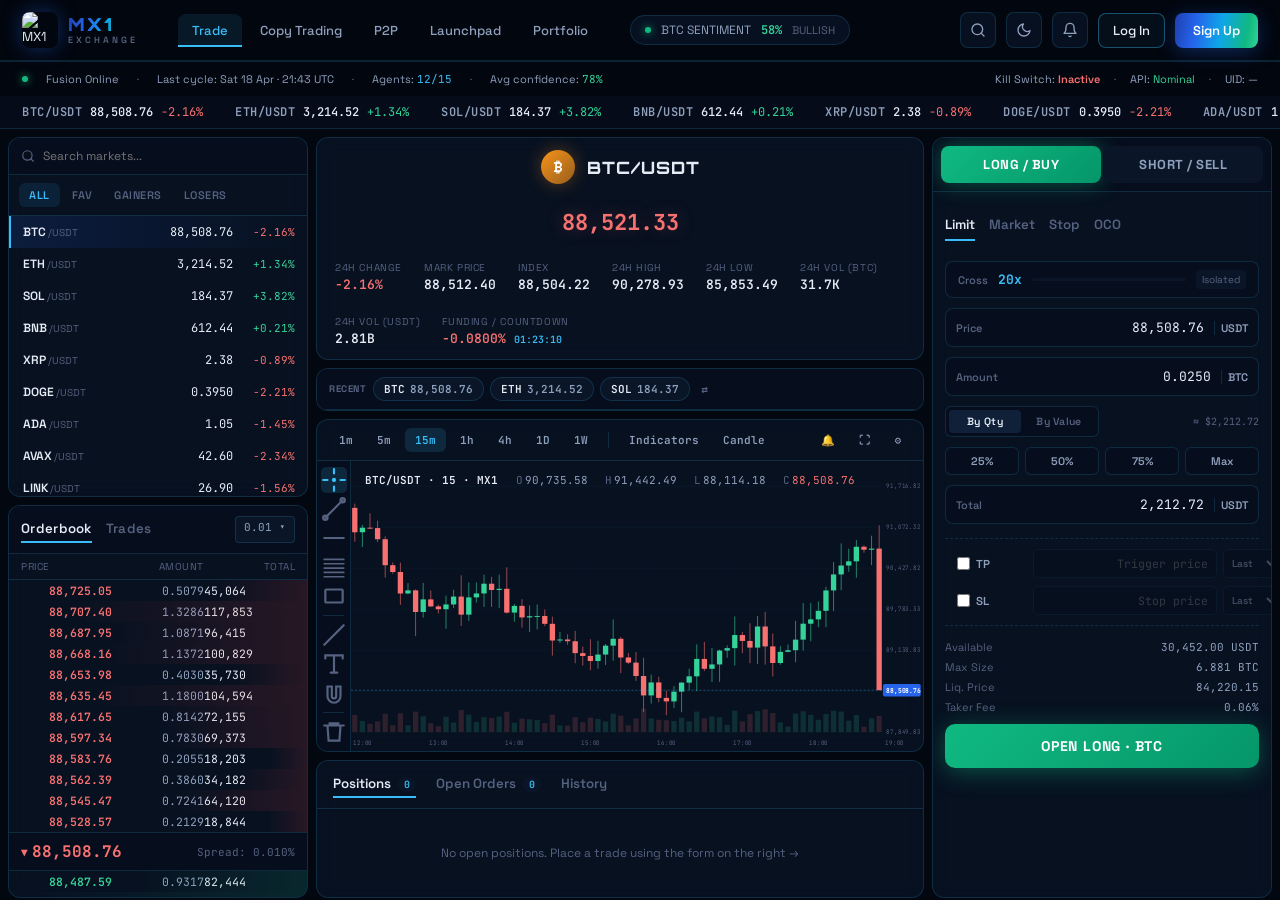
==== commit b2723b29: "Update index.html" ====
--- a/index.html
+++ b/index.html
@@ -127,6 +127,63 @@
 
   @media (max-width: 1200px) { .layout { grid-template-columns: 260px 1fr 300px; } }
   @media (max-width: 960px) { .layout { grid-template-columns: 1fr; height: auto; } .chart-body { height: 420px; } }
+
+  /* ====== NEW: Orderbook / Trades tabs ====== */
+  .ob-tabs { display: flex; gap: 14px; padding: 10px 12px; border-bottom: 1px solid var(--border); font-size: 12px; background: var(--bg-1); }
+  .ob-tabs button { padding: 4px 0; font-weight: 600; color: var(--text-faint); border-bottom: 2px solid transparent; letter-spacing: 0.3px; }
+  .ob-tabs button.active { color: var(--text); border-bottom-color: var(--sky); }
+  .ob-tabs .agg { margin-left: auto; font-family: var(--font-mono); color: var(--text-dim); font-size: 11px; padding: 3px 8px; background: var(--bg-2); border-radius: 4px; cursor: pointer; border: 1px solid var(--border); }
+  .trades-feed { flex: 1; overflow-y: auto; font-family: var(--font-mono); font-size: 11.5px; }
+  .trade-row { display: grid; grid-template-columns: 1fr 1fr 1fr; padding: 3px 12px; align-items: center; }
+  .trade-row:hover { background: rgba(56, 189, 248, 0.05); }
+  .trade-row .px { font-weight: 600; }
+  .trade-row .amt, .trade-row .tm { color: var(--text-dim); text-align: right; }
+  .trade-row.buy .px { color: var(--green-hi); }
+  .trade-row.sell .px { color: var(--red-hi); }
+  .trades-head { display: grid; grid-template-columns: 1fr 1fr 1fr; padding: 6px 12px; font-size: 10px; letter-spacing: 0.5px; color: var(--text-faint); text-transform: uppercase; border-bottom: 1px solid var(--border); }
+  .trades-head > :nth-child(2), .trades-head > :nth-child(3) { text-align: right; }
+
+  /* ====== NEW: Recently viewed pair pills ====== */
+  .recent-pairs { display: flex; gap: 6px; padding: 8px 12px; border-bottom: 1px solid var(--border); background: var(--bg-1); align-items: center; overflow-x: auto; scrollbar-width: none; }
+  .recent-pairs::-webkit-scrollbar { display: none; }
+  .recent-pairs .label { font-size: 9.5px; color: var(--text-faint); letter-spacing: 0.6px; text-transform: uppercase; font-weight: 700; flex-shrink: 0; }
+  .recent-pill { display: inline-flex; align-items: center; gap: 5px; padding: 4px 10px; border-radius: 999px; background: var(--bg-2); border: 1px solid var(--border); font-size: 11px; font-family: var(--font-mono); font-weight: 600; cursor: pointer; flex-shrink: 0; transition: all 0.15s; }
+  .recent-pill:hover { border-color: var(--border-hi); background: rgba(56, 189, 248, 0.06); }
+  .recent-pill .sym-mini { color: var(--text); }
+  .recent-pill .px-mini { color: var(--text-dim); }
+  .recent-pill.swap { background: none; border: none; padding: 4px 6px; color: var(--text-faint); }
+  .recent-pill.swap:hover { color: var(--sky); }
+
+  /* ====== NEW: Chart drawing tools rail ====== */
+  .chart-body { display: flex; }
+  .chart-rail { width: 34px; flex-shrink: 0; display: flex; flex-direction: column; gap: 3px; padding: 6px 4px; border-right: 1px solid var(--border); background: var(--bg-1); }
+  .rail-btn { width: 26px; height: 26px; display: flex; align-items: center; justify-content: center; border-radius: 5px; color: var(--text-faint); transition: all 0.15s; cursor: pointer; }
+  .rail-btn:hover { background: rgba(56, 189, 248, 0.1); color: var(--sky); }
+  .rail-btn.active { background: rgba(56, 189, 248, 0.15); color: var(--sky); }
+  .rail-sep { height: 1px; background: var(--border); margin: 3px 2px; }
+  .chart-svg-wrap { flex: 1; position: relative; min-width: 0; }
+  .chart-svg-wrap svg { width: 100%; height: 100%; display: block; }
+
+  /* ====== NEW: By Qty / By Value toggle ====== */
+  .by-toggle { display: flex; gap: 2px; padding: 3px; background: var(--bg-1); border: 1px solid var(--border); border-radius: 6px; }
+  .by-toggle button { flex: 1; padding: 5px 8px; font-size: 10.5px; font-weight: 600; color: var(--text-faint); border-radius: 4px; letter-spacing: 0.3px; }
+  .by-toggle button.active { color: var(--text); background: var(--bg-3); }
+
+  /* ====== NEW: TP/SL checkboxes ====== */
+  .tpsl-block { display: flex; flex-direction: column; gap: 8px; padding: 10px 12px; border-top: 1px dashed var(--border); border-bottom: 1px dashed var(--border); margin: 4px 0; }
+  .tpsl-row { display: flex; align-items: center; gap: 8px; }
+  .tpsl-check { display: flex; align-items: center; gap: 6px; font-size: 11.5px; color: var(--text-dim); cursor: pointer; font-weight: 600; min-width: 68px; }
+  .tpsl-check input { accent-color: var(--sky); width: 13px; height: 13px; }
+  .tpsl-inputs { display: flex; flex: 1; gap: 6px; opacity: 0.4; pointer-events: none; transition: opacity 0.15s; }
+  .tpsl-inputs.on { opacity: 1; pointer-events: auto; }
+  .tpsl-inputs input { flex: 1; padding: 6px 8px; background: var(--bg-1); border: 1px solid var(--border); border-radius: 5px; color: var(--text); font-family: var(--font-mono); font-size: 11.5px; outline: none; text-align: right; min-width: 0; }
+  .tpsl-inputs input:focus { border-color: var(--border-hi); }
+  .tpsl-inputs select { padding: 6px 4px; background: var(--bg-1); border: 1px solid var(--border); border-radius: 5px; color: var(--text-dim); font-size: 10px; font-weight: 600; outline: none; }
+  .tpsl-pnl { font-size: 10px; color: var(--text-faint); font-family: var(--font-mono); flex-shrink: 0; min-width: 42px; text-align: right; }
+
+  /* ====== NEW: Funding rate in pair stats ====== */
+  .funding-stat { position: relative; }
+  .funding-stat .timer { font-family: var(--font-mono); color: var(--sky); font-size: 10px; }
 </style>
 </head>
 <body>
@@ -158,17 +215,24 @@
     </div>
 
     <div class="panel orderbook">
-      <div class="panel-header">
-        <span>Order Book</span>
-        <span style="font-family: var(--font-mono); color: var(--text-dim); text-transform: none; letter-spacing: 0;">0.01</span>
-      </div>
-      <div class="ob-head"><span>Price</span><span>Amount</span><span>Total</span></div>
-      <div class="ob-side" id="asks"></div>
-      <div class="ob-spread">
-        <div><span class="last up" id="obLast"><span class="arrow">▲</span>88,508.76</span></div>
-        <span class="mono" style="font-size: 11px; color: var(--text-faint);">Spread: 0.010%</span>
-      </div>
-      <div class="ob-side" id="bids"></div>
+      <div class="ob-tabs">
+        <button class="active" id="obTabBook">Orderbook</button>
+        <button id="obTabTrades">Trades</button>
+        <span class="agg" onclick="toast('Aggregation: 0.01', 'info')">0.01 ▾</span>
+      </div>
+      <div id="obView">
+        <div class="ob-head"><span>Price</span><span>Amount</span><span>Total</span></div>
+        <div class="ob-side" id="asks"></div>
+        <div class="ob-spread">
+          <div><span class="last up" id="obLast"><span class="arrow">▲</span>88,508.76</span></div>
+          <span class="mono" style="font-size: 11px; color: var(--text-faint);">Spread: 0.010%</span>
+        </div>
+        <div class="ob-side" id="bids"></div>
+      </div>
+      <div id="tradesView" style="display:none; flex-direction:column; flex:1; min-height:0;">
+        <div class="trades-head"><span>Price</span><span>Amount</span><span>Time</span></div>
+        <div class="trades-feed" id="tradesFeed"></div>
+      </div>
     </div>
   </div>
 
@@ -181,6 +245,12 @@
       </div>
       <div class="pair-price-main" id="mainPrice">88,508.76</div>
       <div class="pair-stats" id="pairStats"></div>
+    </div>
+
+    <div class="panel" style="flex: 0 0 auto;">
+      <div class="recent-pairs" id="recentPairs">
+        <span class="label">RECENT</span>
+      </div>
     </div>
 
     <div class="panel chart-panel">
@@ -196,14 +266,49 @@
         <button class="tf-btn">Indicators</button>
         <button class="tf-btn">Candle</button>
         <span class="spacer"></span>
-        <button class="tf-btn">⚙</button>
+        <button class="tf-btn" title="Alerts">🔔</button>
+        <button class="tf-btn" title="Fullscreen">⛶</button>
+        <button class="tf-btn" title="Settings">⚙</button>
       </div>
       <div class="chart-body">
-        <div class="chart-info">
-          <span class="pair" id="chartPair">BTC/USDT · 15 · MX1</span>
-          <span class="ohlc" id="chartOHLC"></span>
+        <div class="chart-rail">
+          <button class="rail-btn active" title="Crosshair" onclick="setTool(this,'cross')">
+            <svg width="14" height="14" viewBox="0 0 24 24" fill="none" stroke="currentColor" stroke-width="2" stroke-linecap="round"><path d="M22 12h-4M6 12H2M12 6V2M12 22v-4"/><circle cx="12" cy="12" r="1"/></svg>
+          </button>
+          <button class="rail-btn" title="Trend line" onclick="setTool(this,'trend')">
+            <svg width="14" height="14" viewBox="0 0 24 24" fill="none" stroke="currentColor" stroke-width="2" stroke-linecap="round"><path d="M4 20 20 4"/><circle cx="4" cy="20" r="2"/><circle cx="20" cy="4" r="2"/></svg>
+          </button>
+          <button class="rail-btn" title="Horizontal line" onclick="setTool(this,'hline')">
+            <svg width="14" height="14" viewBox="0 0 24 24" fill="none" stroke="currentColor" stroke-width="2" stroke-linecap="round"><path d="M3 12h18"/></svg>
+          </button>
+          <button class="rail-btn" title="Fibonacci retracement" onclick="setTool(this,'fib')">
+            <svg width="14" height="14" viewBox="0 0 24 24" fill="none" stroke="currentColor" stroke-width="1.6" stroke-linecap="round"><path d="M3 5h18M3 9h18M3 13h18M3 17h18M3 21h18"/></svg>
+          </button>
+          <button class="rail-btn" title="Rectangle" onclick="setTool(this,'rect')">
+            <svg width="14" height="14" viewBox="0 0 24 24" fill="none" stroke="currentColor" stroke-width="2"><rect x="4" y="6" width="16" height="12" rx="1"/></svg>
+          </button>
+          <div class="rail-sep"></div>
+          <button class="rail-btn" title="Measure" onclick="setTool(this,'measure')">
+            <svg width="14" height="14" viewBox="0 0 24 24" fill="none" stroke="currentColor" stroke-width="2" stroke-linecap="round"><path d="M3 21 21 3M6 18l2-2M9 15l3-3M14 10l3-3M18 6l2-2"/></svg>
+          </button>
+          <button class="rail-btn" title="Text" onclick="setTool(this,'text')">
+            <svg width="14" height="14" viewBox="0 0 24 24" fill="none" stroke="currentColor" stroke-width="2" stroke-linecap="round"><path d="M4 7V4h16v3M9 20h6M12 4v16"/></svg>
+          </button>
+          <button class="rail-btn" title="Magnet mode" onclick="setTool(this,'magnet')">
+            <svg width="14" height="14" viewBox="0 0 24 24" fill="none" stroke="currentColor" stroke-width="2" stroke-linecap="round"><path d="M6 15a6 6 0 1 0 12 0V6h-4v9a2 2 0 1 1-4 0V6H6z"/></svg>
+          </button>
+          <div class="rail-sep"></div>
+          <button class="rail-btn" title="Clear drawings" onclick="toast('Drawings cleared','info')">
+            <svg width="14" height="14" viewBox="0 0 24 24" fill="none" stroke="currentColor" stroke-width="2" stroke-linecap="round"><path d="M3 6h18M8 6V4h8v2M6 6l1 14h10l1-14"/></svg>
+          </button>
         </div>
-        <svg id="chart" viewBox="0 0 1000 460" preserveAspectRatio="none"></svg>
+        <div class="chart-svg-wrap">
+          <div class="chart-info">
+            <span class="pair" id="chartPair">BTC/USDT · 15 · MX1</span>
+            <span class="ohlc" id="chartOHLC"></span>
+          </div>
+          <svg id="chart" viewBox="0 0 1000 460" preserveAspectRatio="none"></svg>
+        </div>
       </div>
     </div>
 
@@ -248,6 +353,13 @@
         <input type="text" id="amountInput" value="0.0250" />
         <span class="suffix" id="amountSuffix">BTC</span>
       </div>
+      <div style="display:grid; grid-template-columns:1fr 1fr; gap:6px; align-items:center;">
+        <div class="by-toggle">
+          <button class="active" data-by="qty">By Qty</button>
+          <button data-by="value">By Value</button>
+        </div>
+        <div style="font-size:10px; color:var(--text-faint); text-align:right; font-family:var(--font-mono);">≈ $<span id="byValueHint">2,212.72</span></div>
+      </div>
       <div class="pct-row">
         <button data-pct="25">25%</button>
         <button data-pct="50">50%</button>
@@ -259,6 +371,26 @@
         <input type="text" id="totalInput" value="2,212.72" readonly />
         <span class="suffix">USDT</span>
       </div>
+
+      <div class="tpsl-block">
+        <div class="tpsl-row">
+          <label class="tpsl-check"><input type="checkbox" id="tpCheck" /> TP</label>
+          <div class="tpsl-inputs" id="tpInputs">
+            <input type="text" id="tpPrice" placeholder="Trigger price" />
+            <select><option>Last</option><option>Mark</option><option>Index</option></select>
+          </div>
+          <span class="tpsl-pnl" id="tpPnl">+0.00%</span>
+        </div>
+        <div class="tpsl-row">
+          <label class="tpsl-check"><input type="checkbox" id="slCheck" /> SL</label>
+          <div class="tpsl-inputs" id="slInputs">
+            <input type="text" id="slPrice" placeholder="Stop price" />
+            <select><option>Last</option><option>Mark</option><option>Index</option></select>
+          </div>
+          <span class="tpsl-pnl" id="slPnl">-0.00%</span>
+        </div>
+      </div>
+
       <div class="info-grid">
         <span class="k">Available</span><span class="v" id="availVal">30,452.00 USDT</span>
         <span class="k">Max Size</span><span class="v" id="maxSize">6.877 BTC</span>
@@ -345,13 +477,21 @@
       ? '0 0 18px rgba(52, 211, 153, 0.3)' : '0 0 18px rgba(248, 113, 113, 0.3)';
 
     const statsEl = document.getElementById('pairStats');
+    // Seeded funding rate per symbol (stable)
+    let fseed = 0; for (const c of m.s) fseed += c.charCodeAt(0);
+    const fundingRate = ((fseed % 50 - 25) / 10000); // -0.0025 to +0.0025
     statsEl.innerHTML = `
       <div class="pair-stat"><span class="label">24h Change</span><span class="value ${m.c >= 0 ? 'up' : 'down'}">${m.c >= 0 ? '+' : ''}${m.c.toFixed(2)}%</span></div>
       <div class="pair-stat"><span class="label">Mark Price</span><span class="value">${fmtPrice(m.p + 3.64)}</span></div>
       <div class="pair-stat"><span class="label">Index</span><span class="value">${fmtPrice(m.p - 4.54)}</span></div>
       <div class="pair-stat"><span class="label">24h High</span><span class="value">${fmtPrice(m.hi)}</span></div>
       <div class="pair-stat"><span class="label">24h Low</span><span class="value">${fmtPrice(m.lo)}</span></div>
-      <div class="pair-stat"><span class="label">24h Volume</span><span class="value">${fmtVol(m.vol)}</span></div>
+      <div class="pair-stat"><span class="label">24h Vol (${m.s})</span><span class="value">${fmtVol(m.vol / m.p)}</span></div>
+      <div class="pair-stat"><span class="label">24h Vol (USDT)</span><span class="value">${fmtVol(m.vol)}</span></div>
+      <div class="pair-stat funding-stat">
+        <span class="label">Funding / Countdown</span>
+        <span class="value ${fundingRate >= 0 ? 'up' : 'down'}">${(fundingRate * 100).toFixed(4)}% <span class="timer" id="fundingTimer">00:00:00</span></span>
+      </div>
     `;
 
     document.getElementById('chartPair').textContent = `${m.s}/${m.q} · 15 · MX1`;
@@ -362,8 +502,11 @@
     renderPairList();
     renderChart(m);
     renderOrderBook(m);
+    renderTrades(m);
+    addToRecent(m.s);
+    renderRecentPairs();
     updateSubmitBtn();
-    history.replaceState(null, '', `?pair=${sym}`);
+    window.history.replaceState(null, '', `?pair=${sym}`);
   };
 
   // ---------- Chart (candlestick SVG) ----------
@@ -497,6 +640,81 @@
     lastEl.innerHTML = `<span class="arrow">${market.c >= 0 ? '▲' : '▼'}</span>${fmtPrice(market.p)}`;
   }
 
+  // ---------- Trades feed ----------
+  function renderTrades(market) {
+    const feed = document.getElementById('tradesFeed');
+    const rows = [];
+    const now = Date.now();
+    for (let i = 0; i < 40; i++) {
+      const isBuy = Math.random() > 0.48;
+      const flicker = (Math.random() - 0.5) * market.p * 0.0008;
+      const px = market.p + flicker;
+      const amt = (0.0005 + Math.random() * 0.8).toFixed(market.p > 1000 ? 4 : 2);
+      const age = i * (1 + Math.random() * 3);
+      const t = new Date(now - age * 1000);
+      const tm = `${String(t.getHours()).padStart(2,'0')}:${String(t.getMinutes()).padStart(2,'0')}:${String(t.getSeconds()).padStart(2,'0')}`;
+      rows.push(`<div class="trade-row ${isBuy?'buy':'sell'}"><span class="px">${fmtPrice(px)}</span><span class="amt">${amt}</span><span class="tm">${tm}</span></div>`);
+    }
+    feed.innerHTML = rows.join('');
+  }
+  // Orderbook / Trades tab switching
+  document.getElementById('obTabBook').addEventListener('click', () => {
+    document.getElementById('obTabBook').classList.add('active');
+    document.getElementById('obTabTrades').classList.remove('active');
+    document.getElementById('obView').style.display = '';
+    document.getElementById('tradesView').style.display = 'none';
+  });
+  document.getElementById('obTabTrades').addEventListener('click', () => {
+    document.getElementById('obTabTrades').classList.add('active');
+    document.getElementById('obTabBook').classList.remove('active');
+    document.getElementById('obView').style.display = 'none';
+    document.getElementById('tradesView').style.display = 'flex';
+  });
+
+  // ---------- Recent pairs ----------
+  let recentPairs = JSON.parse(localStorage.getItem('mx1_recent_pairs') || '["BTC","ETH","SOL"]');
+  function addToRecent(sym) {
+    recentPairs = [sym, ...recentPairs.filter(s => s !== sym)].slice(0, 6);
+    localStorage.setItem('mx1_recent_pairs', JSON.stringify(recentPairs));
+  }
+  function renderRecentPairs() {
+    const el = document.getElementById('recentPairs');
+    const pills = recentPairs.map(s => {
+      const mk = MARKETS.find(x => x.s === s);
+      if (!mk) return '';
+      return `<div class="recent-pill ${s === selectedPair ? 'selected' : ''}" onclick="selectPair('${s}')">
+        <span class="sym-mini">${mk.s}</span>
+        <span class="px-mini ${mk.c >= 0 ? 'up' : 'down'}">${fmtPrice(mk.p)}</span>
+      </div>`;
+    }).join('');
+    el.innerHTML = `<span class="label">RECENT</span>${pills}
+      <button class="recent-pill swap" title="Swap pairs" onclick="toast('Paired view not yet available', 'info')">⇄</button>`;
+  }
+
+  // ---------- Chart drawing tool selector ----------
+  window.setTool = function(btn, name) {
+    document.querySelectorAll('.chart-rail .rail-btn').forEach(b => b.classList.remove('active'));
+    btn.classList.add('active');
+    if (name !== 'cross') toast(`${name[0].toUpperCase() + name.slice(1)} tool selected (drag on chart to draw)`, 'info', 1500);
+  };
+
+  // ---------- Funding countdown (every 8 hours, UTC) ----------
+  setInterval(() => {
+    const timerEl = document.getElementById('fundingTimer');
+    if (!timerEl) return;
+    const now = new Date();
+    const utcH = now.getUTCHours();
+    const utcM = now.getUTCMinutes();
+    const utcS = now.getUTCSeconds();
+    // Next funding at 00, 08, 16 UTC
+    const nextH = Math.ceil((utcH + utcM / 60 + utcS / 3600 + 0.001) / 8) * 8;
+    const totalSecsLeft = (nextH * 3600) - (utcH * 3600 + utcM * 60 + utcS);
+    const h = Math.floor(totalSecsLeft / 3600);
+    const m = Math.floor((totalSecsLeft % 3600) / 60);
+    const s = totalSecsLeft % 60;
+    timerEl.textContent = `${String(h).padStart(2,'0')}:${String(m).padStart(2,'0')}:${String(s).padStart(2,'0')}`;
+  }, 1000);
+
   // ---------- Trade form ----------
   const priceInput = document.getElementById('priceInput');
   const amountInput = document.getElementById('amountInput');
@@ -505,10 +723,68 @@
   function updateTotal() {
     const p = parseNum(priceInput.value);
     const a = parseNum(amountInput.value);
-    totalInput.value = (p * a).toLocaleString(undefined, {minimumFractionDigits: 2, maximumFractionDigits: 2});
+    const t = p * a;
+    totalInput.value = t.toLocaleString(undefined, {minimumFractionDigits: 2, maximumFractionDigits: 2});
+    const hintEl = document.getElementById('byValueHint');
+    if (hintEl) hintEl.textContent = t.toLocaleString(undefined, {maximumFractionDigits: 2});
+    updateTpSlPnl();
   }
   priceInput.addEventListener('input', updateTotal);
   amountInput.addEventListener('input', updateTotal);
+
+  // ---------- By Qty / By Value toggle ----------
+  let byMode = 'qty';
+  document.querySelectorAll('.by-toggle button').forEach(b => {
+    b.addEventListener('click', () => {
+      document.querySelectorAll('.by-toggle button').forEach(x => x.classList.remove('active'));
+      b.classList.add('active');
+      byMode = b.dataset.by;
+      const m = MARKETS.find(x => x.s === selectedPair);
+      if (byMode === 'value') {
+        document.querySelector('.input-row .lbl').parentElement.querySelector('.suffix').textContent = m.s;
+        amountInput.placeholder = 'Order value in USDT';
+      }
+      toast(`Sizing by ${byMode === 'qty' ? 'quantity' : 'notional value'}`, 'info', 1500);
+    });
+  });
+
+  // ---------- TP / SL ----------
+  function updateTpSlPnl() {
+    const entry = parseNum(priceInput.value) || 0;
+    const tpP = parseNum(document.getElementById('tpPrice')?.value);
+    const slP = parseNum(document.getElementById('slPrice')?.value);
+    const tpPnlEl = document.getElementById('tpPnl');
+    const slPnlEl = document.getElementById('slPnl');
+    if (!entry) return;
+    if (tpPnlEl) {
+      if (tpP > 0) {
+        const pct = ((tpP / entry - 1) * 100) * (side === 'long' ? 1 : -1) * leverage;
+        tpPnlEl.textContent = `${pct >= 0 ? '+' : ''}${pct.toFixed(2)}%`;
+        tpPnlEl.style.color = pct >= 0 ? 'var(--green-hi)' : 'var(--red-hi)';
+      } else {
+        tpPnlEl.textContent = '+0.00%';
+        tpPnlEl.style.color = 'var(--text-faint)';
+      }
+    }
+    if (slPnlEl) {
+      if (slP > 0) {
+        const pct = ((slP / entry - 1) * 100) * (side === 'long' ? 1 : -1) * leverage;
+        slPnlEl.textContent = `${pct >= 0 ? '+' : ''}${pct.toFixed(2)}%`;
+        slPnlEl.style.color = pct >= 0 ? 'var(--green-hi)' : 'var(--red-hi)';
+      } else {
+        slPnlEl.textContent = '-0.00%';
+        slPnlEl.style.color = 'var(--text-faint)';
+      }
+    }
+  }
+  document.getElementById('tpCheck').addEventListener('change', e => {
+    document.getElementById('tpInputs').classList.toggle('on', e.target.checked);
+  });
+  document.getElementById('slCheck').addEventListener('change', e => {
+    document.getElementById('slInputs').classList.toggle('on', e.target.checked);
+  });
+  document.getElementById('tpPrice').addEventListener('input', updateTpSlPnl);
+  document.getElementById('slPrice').addEventListener('input', updateTpSlPnl);
 
   document.querySelectorAll('.pct-row button').forEach(b => {
     b.addEventListener('click', () => {
@@ -579,6 +855,11 @@
     const amt = parseNum(amountInput.value);
     if (!px || !amt) { toast('Enter a price and amount.', 'error'); return; }
 
+    const tpOn = document.getElementById('tpCheck').checked;
+    const slOn = document.getElementById('slCheck').checked;
+    const tpPx = tpOn ? parseNum(document.getElementById('tpPrice').value) : null;
+    const slPx = slOn ? parseNum(document.getElementById('slPrice').value) : null;
+
     const pos = {
       id: 'p_' + Date.now(),
       pair: `${m.s}/${m.q}`,
@@ -587,6 +868,8 @@
       entryPrice: px,
       amount: amt,
       leverage,
+      tp: tpPx,
+      sl: slPx,
       timestamp: Date.now(),
       pnl: 0,
       liqPrice: side === 'long' ? px * (1 - 0.95 / leverage) : px * (1 + 0.95 / leverage),
@@ -595,7 +878,10 @@
     savePositions();
     history.unshift({ ...pos, action: 'OPEN', status: 'FILLED' });
     saveHistory();
-    toast(`${side === 'long' ? 'Long' : 'Short'} ${amt} ${m.s} @ ${fmtPrice(px)} — filled`, 'success');
+    let extra = '';
+    if (tpPx) extra += ` · TP ${fmtPrice(tpPx)}`;
+    if (slPx) extra += ` · SL ${fmtPrice(slPx)}`;
+    toast(`${side === 'long' ? 'Long' : 'Short'} ${amt} ${m.s} @ ${fmtPrice(px)} — filled${extra}`, 'success', 4000);
     renderPositions();
   });
 
--- a/shared.css
+++ b/shared.css
@@ -39,6 +39,137 @@
   --font-mono: 'JetBrains Mono', ui-monospace, monospace;
 }
 
+/* ========== LIGHT THEME OVERRIDES ========== */
+html[data-theme="light"] {
+  --bg-0: #f5f7fb;
+  --bg-1: #ffffff;
+  --bg-2: #eef2f8;
+  --bg-3: #e2e8f0;
+  --surface: rgba(255, 255, 255, 0.85);
+  --surface-hi: rgba(255, 255, 255, 0.95);
+  --border: rgba(37, 99, 235, 0.15);
+  --border-hi: rgba(37, 99, 235, 0.35);
+
+  --blue-hi: #1d4ed8;
+  --sky: #0284c7;
+  --sky-hi: #0ea5e9;
+  --green-hi: #059669;
+  --red-hi: #dc2626;
+
+  --text: #0f172a;
+  --text-dim: #475569;
+  --text-faint: #94a3b8;
+
+  --grad-soft: linear-gradient(135deg, rgba(37, 99, 235, 0.08), rgba(16, 185, 129, 0.08));
+  --glow-blue: 0 0 22px rgba(37, 99, 235, 0.25);
+  --glow-green: 0 0 22px rgba(16, 185, 129, 0.25);
+}
+html[data-theme="light"] body::before {
+  background:
+    radial-gradient(ellipse 1000px 550px at 12% -5%, rgba(37, 99, 235, 0.08), transparent 60%),
+    radial-gradient(ellipse 800px 500px at 95% 10%, rgba(16, 185, 129, 0.06), transparent 60%),
+    radial-gradient(ellipse 900px 600px at 50% 110%, rgba(56, 189, 248, 0.05), transparent 60%),
+    linear-gradient(180deg, #f5f7fb 0%, #eef2f8 50%, #f5f7fb 100%);
+}
+html[data-theme="light"] body::after {
+  background-image:
+    linear-gradient(rgba(37, 99, 235, 0.04) 1px, transparent 1px),
+    linear-gradient(90deg, rgba(37, 99, 235, 0.04) 1px, transparent 1px);
+}
+html[data-theme="light"] .topbar {
+  background: rgba(255, 255, 255, 0.85);
+  border-bottom: 1px solid rgba(37, 99, 235, 0.15);
+}
+html[data-theme="light"] .ticker-tape {
+  background: rgba(255, 255, 255, 0.7);
+  border-bottom: 1px solid rgba(37, 99, 235, 0.12);
+}
+html[data-theme="light"] .ticker-tape .sym { color: #475569; }
+html[data-theme="light"] .ticker-tape .price,
+html[data-theme="light"] .pair-row .pair-price,
+html[data-theme="light"] .pair-price-main,
+html[data-theme="light"] .pair-row .pair-name,
+html[data-theme="light"] .pair-title h1 { color: #0f172a; }
+html[data-theme="light"] .panel {
+  background: rgba(255, 255, 255, 0.9);
+  border-color: rgba(37, 99, 235, 0.15);
+  box-shadow: 0 2px 12px rgba(37, 99, 235, 0.04);
+}
+html[data-theme="light"] .panel-header {
+  background: rgba(241, 245, 249, 0.6);
+  border-bottom-color: rgba(37, 99, 235, 0.12);
+  color: #475569;
+}
+html[data-theme="light"] .tbl th {
+  background: #f1f5f9;
+  color: #64748b;
+  border-bottom-color: rgba(37, 99, 235, 0.15);
+}
+html[data-theme="light"] .tbl td { border-bottom-color: rgba(37, 99, 235, 0.08); }
+html[data-theme="light"] .tbl tr:hover td { background: rgba(37, 99, 235, 0.04); }
+html[data-theme="light"] .field input,
+html[data-theme="light"] .field select,
+html[data-theme="light"] .field textarea,
+html[data-theme="light"] .input-row,
+html[data-theme="light"] .pair-search,
+html[data-theme="light"] .leverage-row {
+  background: #ffffff;
+  border-color: rgba(37, 99, 235, 0.2);
+}
+html[data-theme="light"] .tabs {
+  background: #f1f5f9;
+  border-color: rgba(37, 99, 235, 0.15);
+}
+html[data-theme="light"] .tabs button:not(.active) { color: #64748b; }
+html[data-theme="light"] .ob-spread {
+  background: #f8fafc;
+  border-color: rgba(37, 99, 235, 0.1);
+}
+html[data-theme="light"] .footer {
+  background: rgba(255, 255, 255, 0.9);
+  border-top-color: rgba(37, 99, 235, 0.15);
+}
+html[data-theme="light"] .toast,
+html[data-theme="light"] .modal {
+  background: #ffffff;
+  border-color: rgba(37, 99, 235, 0.25);
+  box-shadow: 0 10px 40px rgba(37, 99, 235, 0.12);
+}
+html[data-theme="light"] .modal-head,
+html[data-theme="light"] .modal-foot { border-color: rgba(37, 99, 235, 0.1); }
+html[data-theme="light"] .modal-backdrop { background: rgba(241, 245, 249, 0.75); }
+html[data-theme="light"] .icon-btn {
+  background: #ffffff;
+  border-color: rgba(37, 99, 235, 0.2);
+  color: #475569;
+}
+html[data-theme="light"] .btn-ghost {
+  background: #ffffff;
+  border-color: rgba(37, 99, 235, 0.25);
+  color: #0f172a;
+}
+html[data-theme="light"] .nav-main a:not(.active) { color: #475569; }
+html[data-theme="light"] .nav-main a:hover { background: #eef2f8; color: #0f172a; }
+html[data-theme="light"] .ticker-pill {
+  background: #ffffff;
+  border-color: rgba(37, 99, 235, 0.2);
+}
+html[data-theme="light"] .chip.gray {
+  background: #e2e8f0;
+  color: #475569;
+  border-color: #cbd5e1;
+}
+html[data-theme="light"] ::-webkit-scrollbar-thumb { background: rgba(37, 99, 235, 0.25); }
+html[data-theme="light"] ::-webkit-scrollbar-thumb:hover { background: rgba(37, 99, 235, 0.4); }
+html[data-theme="light"] .user-menu {
+  background: #ffffff;
+  border-color: rgba(37, 99, 235, 0.25);
+  box-shadow: 0 12px 40px rgba(37, 99, 235, 0.12);
+}
+html[data-theme="light"] .pair-row:hover { background: rgba(37, 99, 235, 0.05); }
+html[data-theme="light"] .pair-row.selected { background: linear-gradient(90deg, rgba(37, 99, 235, 0.1), transparent); }
+html[data-theme="light"] .ob-row:hover { background: rgba(37, 99, 235, 0.04); }
+
 * { box-sizing: border-box; margin: 0; padding: 0; }
 html, body { background: var(--bg-0); color: var(--text); font-family: var(--font-body); font-size: 13px; min-height: 100vh; }
 body { overflow-x: hidden; }
